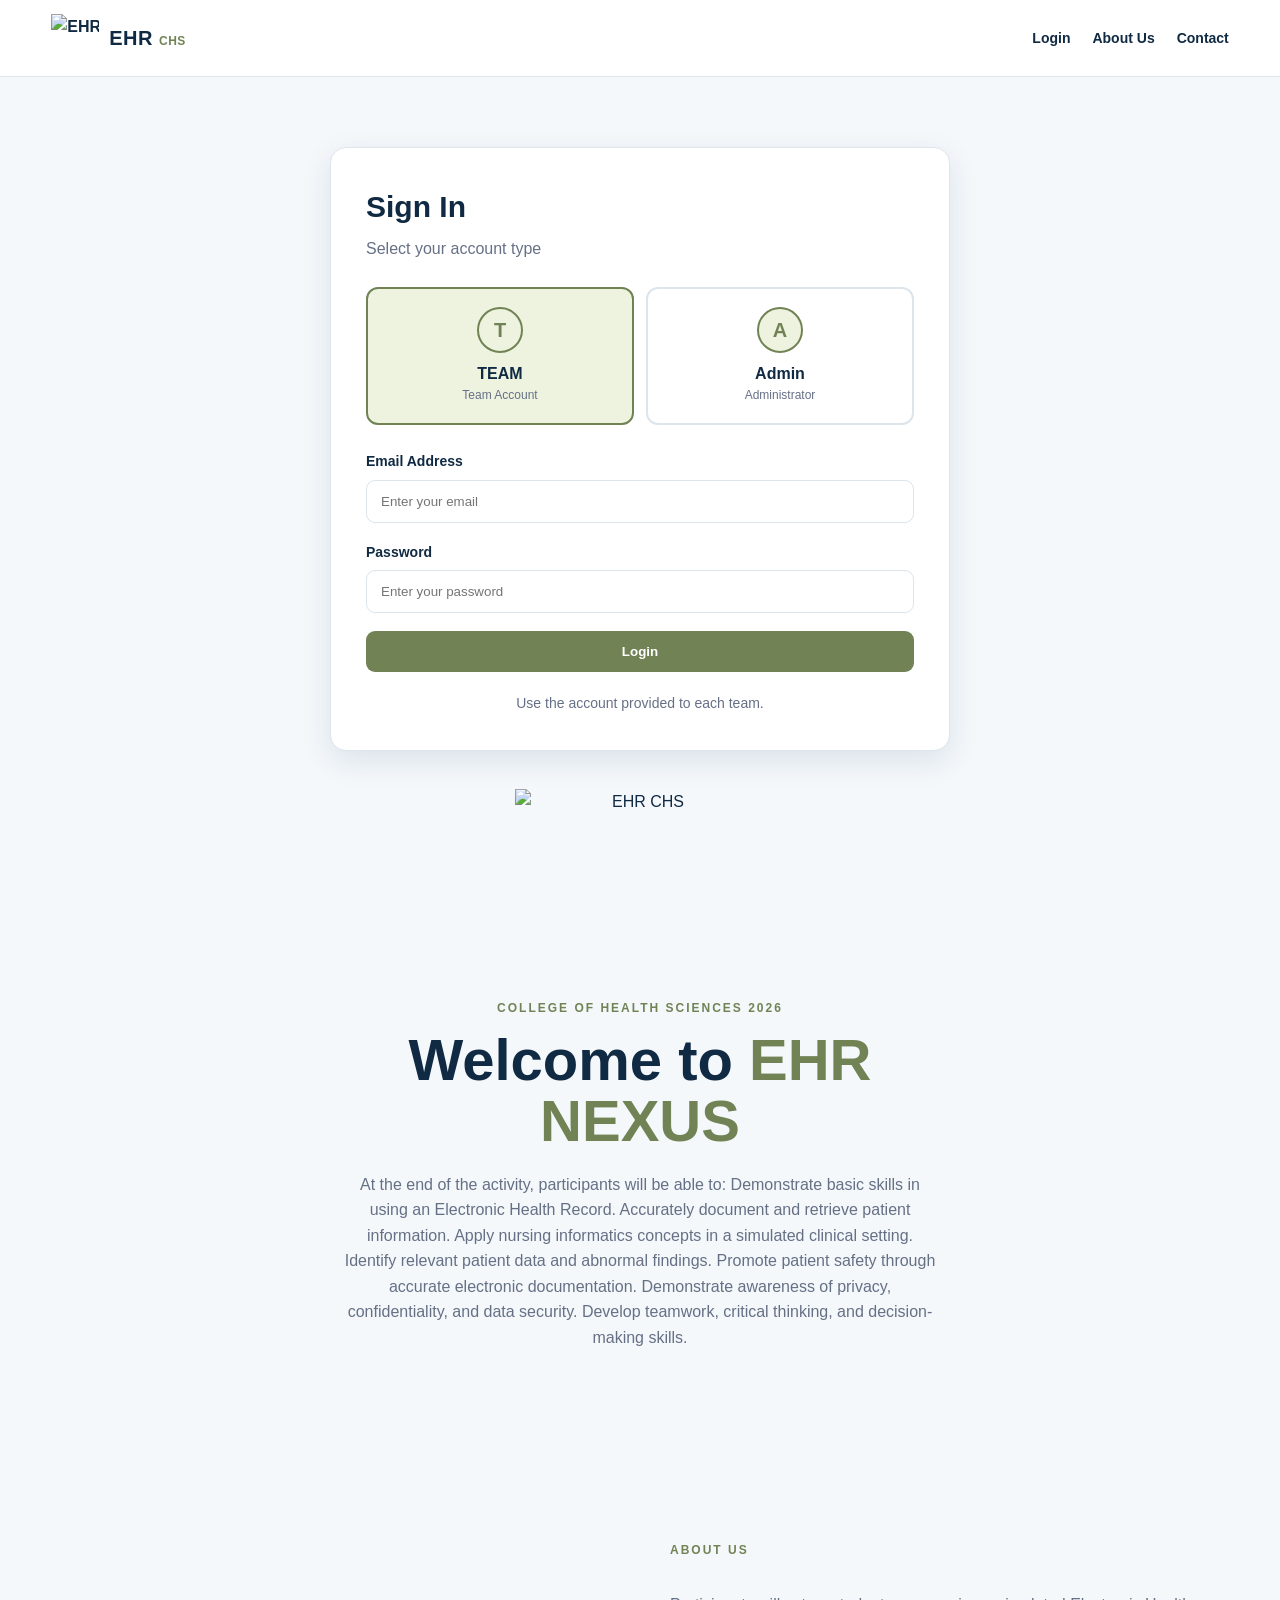
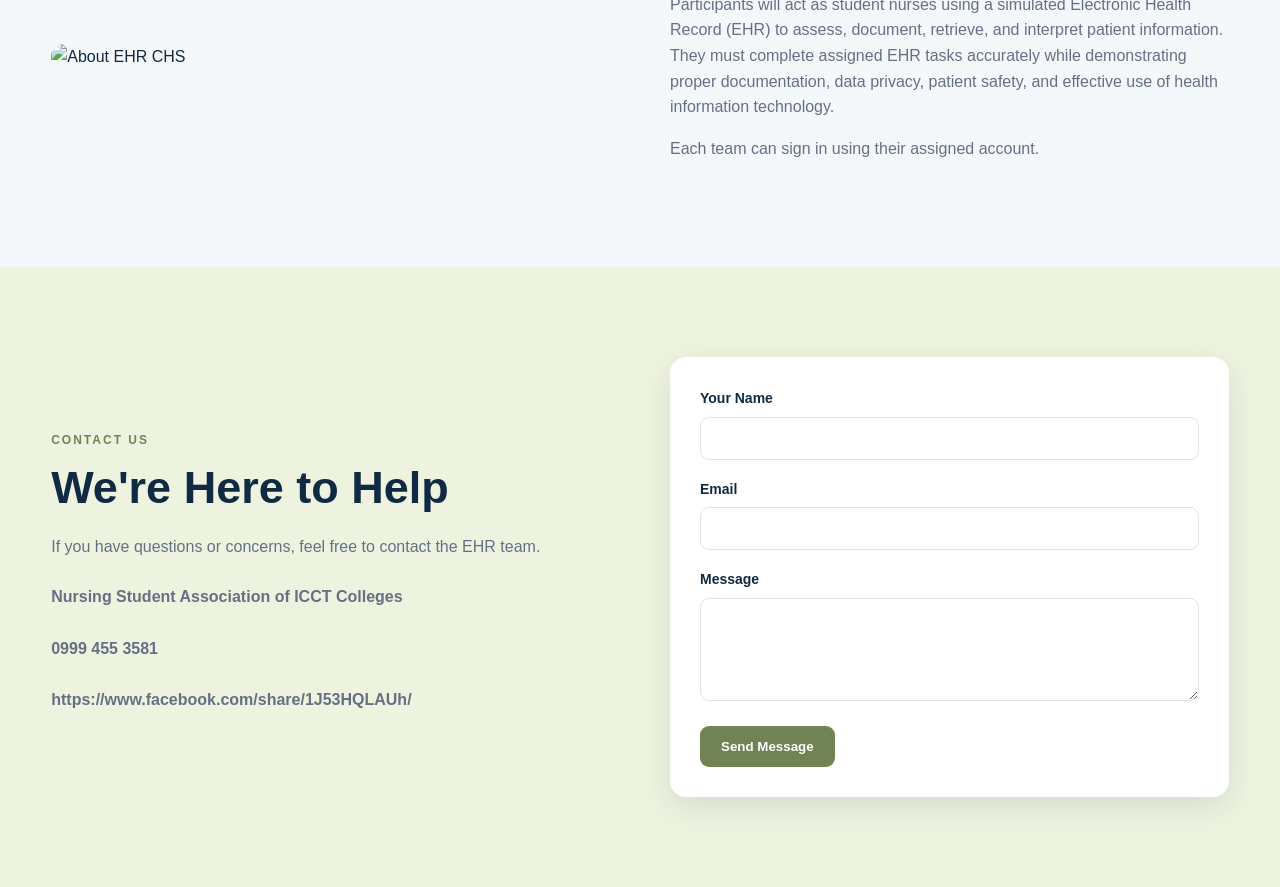
==== index.html @ d3e43638 "Add files via upload" ====
<!DOCTYPE html>
<html lang="en">
<head>
    <meta charset="UTF-8">
    <meta name="viewport" content="width=device-width, initial-scale=1.0">

    <title>EHR | Login</title>

    <link rel="stylesheet" href="style.css">
</head>

<body>

    <!-- NAVBAR -->
    <header class="navbar">

        <div class="nav-container">

            <a href="index.html" class="logo">
                <img
                    src="asset/chs.png"
                    alt="EHR CHS Logo">

                <span>
                    EHR
                    <small>CHS</small>
                </span>
            </a>

            <nav class="main-nav">
                <a href="#login">Login</a>
                <a href="#about">About Us</a>
                <a href="#contact">Contact</a>
            </nav><!DOCTYPE html>
            <html lang="en">
            <head>
                <meta charset="UTF-8">
                <title>Page title</title>
            </head>
            <body>
                
            </body>
            </html>

        </div>

    </header>


    <!-- LOGIN -->
    <main>

        <section class="login-section" id="login">

            <div class="login-container">

                <!-- SIGN IN -->
                <div class="login-card">

                    <h2>Sign In</h2>

                    <p class="login-subtitle">
                        Select your account type
                    </p>


                    <!-- ROLE -->
                    <div class="role-selection">

                        <div
                            class="role-card active"
                            data-role="student">

                            <div class="role-icon">
                                T
                            </div>

                            <h3>TEAM</h3>

                            <p>
                                Team Account
                            </p>

                        </div>


                        <div
                            class="role-card"
                            data-role="admin">

                            <div class="role-icon">
                                A
                            </div>

                            <h3>Admin</h3>

                            <p>
                                Administrator
                            </p>

                        </div>

                    </div>


                    <!-- LOGIN FORM -->
                    <form id="loginForm">

                        <input
                            type="hidden"
                            id="selectedRole"
                            value="student">


                        <div class="form-group">

                            <label for="loginEmail">
                                Email Address
                            </label>

                            <input
                                type="email"
                                id="loginEmail"
                                placeholder="Enter your email"
                                required>

                        </div>


                        <div class="form-group">

                            <label for="loginPassword">
                                Password
                            </label>

                            <input
                                type="password"
                                id="loginPassword"
                                placeholder="Enter your password"
                                required>

                        </div>


                        <div
                            id="adminHint"
                            class="admin-hint"
                            style="display:none;">

                            Admin account only:
                            <strong>
                                
                            </strong>

                        </div>


                        <button
                            type="submit"
                            class="btn btn-primary full-width">

                            Login

                        </button>

                    </form>


                    <!-- REGISTER -->
                    <div class="register-link">

                        <p>
                            Use the account provided to each team.


                        </p>

                    </div>

                </div>


                <!-- WELCOME CONTENT -->
                <div class="login-info">

                    <img
                        src="asset/chs.png"
                        alt="EHR CHS"
                        class="login-image">

                    <span class="section-label">
                        COLLEGE OF HEALTH SCIENCES 2026
                    </span>

                    <h1>
                        Welcome to
                        <span>EHR NEXUS</span>
                    </h1>

                    <p>
                       At the end of the activity, participants will be able to:

Demonstrate basic skills in using an Electronic Health Record.
Accurately document and retrieve patient information.
Apply nursing informatics concepts in a simulated clinical setting.
Identify relevant patient data and abnormal findings.
Promote patient safety through accurate electronic documentation.
Demonstrate awareness of privacy, confidentiality, and data security.
Develop teamwork, critical thinking, and decision-making skills.
                    </p>

                    <div class="login-features">

                      

                    </div>

                </div>

            </div>

        </section>


        <!-- ABOUT -->
        <section class="section" id="about">

            <div class="section-container">

                <div class="section-image">

                    <img
                        src="asset/chs.png"
                        alt="About EHR CHS">

                </div>


                <div class="section-content">

                    <span class="section-label">
                        ABOUT US
                    </span>

                    <h2>
                        
                    </h2>

                    <p>
                       Participants will act as student nurses using a simulated Electronic Health Record (EHR) to assess, document, retrieve, and interpret patient information. They must complete assigned EHR tasks accurately while demonstrating proper documentation, data privacy, patient safety, and effective use of health information technology.
                    </p>

                    <p>
                        Each team can sign in using their assigned account.
                        
                    </p>

                </div>

            </div>

        </section>


        <!-- CONTACT -->
        <section
            class="section contact-section"
            id="contact">

            <div class="section-container">

                <div class="section-content">

                    <span class="section-label">
                        CONTACT US
                    </span>

                    <h2>
                        We're Here to Help
                    </h2>

                    <p>
                        If you have questions or concerns,
                        feel free to contact the EHR team.
                    </p>

                    <div class="contact-details">

                        <p> Nursing Student Association of ICCT Colleges
</p>
                        <p> 0999 455 3581</p>
                        <p> https://www.facebook.com/share/1J53HQLAUh/</p>

                    </div>

                </div>


                <div class="contact-form-container">

                    <form id="contactForm">

                        <div class="form-group">

                            <label for="contactName">
                                Your Name
                            </label>

                            <input
                                type="text"
                                id="contactName"
                                required>

                        </div>


                        <div class="form-group">

                            <label for="contactEmail">
                                Email
                            </label>

                            <input
                                type="email"
                                id="contactEmail"
                                required>

                        </div>


                        <div class="form-group">

                            <label for="contactMessage">
                                Message
                            </label>

                            <textarea
                                id="contactMessage"
                                rows="5"
                                required></textarea>

                        </div>


                        <button
                            type="submit"
                            class="btn btn-primary">

                            Send Message

                        </button>

                    </form>

                </div>

            </div>

        </section>

    </main>


    <!-- REGISTER MODAL -->
    <div
        class="modal"
        id="registerModal">

        <div class="modal-content">

            <button
                type="button"
                class="modal-close"
                id="closeRegister">

                &times;

            </button>


            <h2>
                Create Student Account
            </h2>

            <p>
                Student accounts are assigned by the administrator.
            </p>


            <form id="registerForm">

                <div class="form-group">

                    <label for="regName">
                        Full Name
                    </label>

                    <input
                        type="text"
                        id="regName"
                        placeholder="Juan Dela Cruz"
                        required>

                </div>


                <div class="form-group">

                    <label for="regEmail">
                        Email Address
                    </label>

                    <input
                        type="email"
                        id="regEmail"
                        placeholder="juan@email.com"
                        required>

                </div>


                <div class="form-group">

                    <label for="regPassword">
                        Password
                    </label>

                    <input
                        type="password"
                        id="regPassword"
                        placeholder="Create password"
                        required>

                </div>


                <div class="form-group">

                    <label for="regConfirm">
                        Confirm Password
                    </label>

                    <input
                        type="password"
                        id="regConfirm"
                        placeholder="Confirm password"
                        required>

                </div>


                <button
                    type="submit"
                    class="btn btn-primary full-width">

                    Create Account

                </button>

            </form>

        </div>

    </div>


    <!-- TOAST -->
    <div id="toast" class="toast"></div>


    <script src="script.js"></script>

</body>
</html>
---- style.css ----
/* =========================================
   CARESYNC HMS
   MAIN STYLE SHEET
========================================= */

:root {
    --navy: #102a43;
    --navy-dark: #071b2e;
    --teal: #718355;
    --teal-light: #eef3df;
    --white: #ffffff;
    --light: #f4f8fb;
    --gray: #667085;
    --border: #dce5eb;
    --danger: #dc3545;
    --success: #03a333;
    --warning: #f59e0b;
    --shadow: 0 10px 30px rgba(8, 44, 76, 0.10);
    --radius: 16px;
}


/* =========================================
   RESET
========================================= */

* {
    margin: 0;
    padding: 0;
    box-sizing: border-box;
}

html {
    scroll-behavior: smooth;
}

body {
    font-family: Arial, Helvetica, sans-serif;
    background: var(--light);
    color: var(--navy);
    line-height: 1.6;
}

a {
    text-decoration: none;
    color: inherit;
}

button,
input,
textarea,
select {
    font-family: inherit;
}

img {
    max-width: 100%;
    display: block;
}


/* =========================================
   NAVBAR
========================================= */

.navbar {
    position: sticky;
    top: 0;
    z-index: 1000;

    background: rgba(255, 255, 255, 0.96);

    border-bottom: 1px solid var(--border);

    backdrop-filter: blur(10px);
}

.nav-container {
    width: min(1200px, 92%);
    margin: auto;

    min-height: 76px;

    display: flex;
    align-items: center;
    justify-content: space-between;

    gap: 30px;
}

.logo {
    display: flex;
    align-items: center;
    gap: 10px;

    font-weight: 800;
    color: var(--navy);

    white-space: nowrap;
}

.logo img {
    width: 48px;
    height: 48px;
}

.logo span {
    font-size: 20px;
    letter-spacing: 0.5px;
}

.logo small {
    color: var(--teal);
    font-size: 12px;
}

.main-nav {
    display: flex;
    align-items: center;
    gap: 22px;
}

.main-nav a {
    color: var(--navy);
    font-size: 14px;
    font-weight: 600;

    transition: 0.25s ease;
}

.main-nav a:hover {
    color: var(--teal);
}

/* =========================================
   BUTTONS
========================================= */

.btn {
    display: inline-flex;

    align-items: center;
    justify-content: center;

    border: none;

    padding: 13px 21px;

    border-radius: 9px;

    font-weight: 700;

    cursor: pointer;

    transition:
        transform 0.25s ease,
        background 0.25s ease,
        box-shadow 0.25s ease;
}

.btn:hover {
    transform: translateY(-2px);
}

.btn:active {
    transform: translateY(0);
}

.btn-primary {
    background: var(--teal);
    color: white;
}

.btn-primary:hover {
    background: var(--navy);
    box-shadow: 0 8px 20px rgba(113, 131, 85, 0.30);
}

.btn-secondary {
    background: white;
    color: var(--navy);

    border: 1px solid var(--border);
}

.btn-secondary:hover {
    border-color: var(--teal);
    color: var(--teal);
}

.btn-danger {
    background: var(--danger);
    color: white;
}

.full-width {
    width: 100%;
}

.logout-btn {
    border: none;
    background: transparent;

    color: var(--danger);

    font-weight: 700;

    cursor: pointer;

    padding: 8px 10px;

    transition: 0.25s ease;
}

.logout-btn:hover {
    color: #a71d2a;
}


/* =========================================
   SECTION
========================================= */

.section {
    padding: 90px 0;
}

.section-container {
    width: min(1200px, 92%);
    margin: auto;

    display: grid;

    grid-template-columns: 1fr 1fr;

    gap: 60px;

    align-items: center;
}

.section-label {
    display: inline-block;

    color: var(--teal);

    font-size: 12px;
    font-weight: 800;

    letter-spacing: 2px;

    margin-bottom: 12px;
}

.section-content h2,
.section-heading h2 {
    font-size: clamp(30px, 4vw, 45px);

    line-height: 1.15;

    margin-bottom: 20px;
}

.section-content p,
.section-heading p {
    color: var(--gray);

    margin-bottom: 16px;
}

.section-image img {
    width: 100%;
    max-height: 420px;

    object-fit: contain;

    border-radius: var(--radius);
}

.section-heading {
    text-align: center;

    grid-column: 1 / -1;
}


/* =========================================
   LOGIN
========================================= */

.login-section {
    min-height: calc(100vh - 76px);

    display: flex;
    align-items: center;

    padding: 70px 0;
}

.login-container {
    width: min(1100px, 92%);
    margin: auto;

    display: grid;

    grid-template-columns: 1.1fr 0.9fr;

    gap: 60px;

    align-items: center;
}

.login-info h1 {
    font-size: clamp(35px, 5vw, 58px);
    line-height: 1.05;

    margin-bottom: 20px;
}

.login-info h1 span {
    color: var(--teal);
}

.login-info > p {
    max-width: 600px;

    color: var(--gray);

    margin-bottom: 25px;
}

.login-image {
    width: 250px;
    height: 180px;

    object-fit: contain;

    margin-bottom: 25px;
}

.login-features {
    display: grid;
    gap: 10px;

    color: var(--navy);
    font-weight: 600;
}

.login-card {
    background: white;

    padding: 35px;

    border-radius: var(--radius);

    box-shadow: var(--shadow);

    border: 1px solid var(--border);
}

.login-card h2 {
    font-size: 30px;
    margin-bottom: 5px;
}

.login-subtitle {
    color: var(--gray);
    margin-bottom: 25px;
}

.login-section .login-container {
    grid-template-columns: minmax(0, 620px);
    justify-content: center;
    gap: 38px;
}

.login-section .login-card {
    width: 100%;
}

.login-section .login-info {
    width: min(620px, 100%);
    text-align: center;
}

.login-section .login-image {
    margin: 0 auto 25px;
}

.login-section .login-info > p {
    margin-right: auto;
    margin-left: auto;
}

.login-section .login-features {
    justify-items: center;
}


/* =========================================
   ROLE CARDS
========================================= */

.role-selection {
    display: grid;
    grid-template-columns: 1fr 1fr;

    gap: 12px;

    margin-bottom: 25px;
}

.role-card {
    padding: 18px;

    text-align: center;

    border: 2px solid var(--border);

    border-radius: 12px;

    cursor: pointer;

    transition: 0.25s ease;
}

.role-card:hover {
    transform: translateY(-3px);
    border-color: var(--teal);
}

.role-card.active {
    border-color: var(--teal);
    background: var(--teal-light);
}

.role-icon {
    width: 46px;
    height: 46px;
    display: grid;
    place-items: center;
    margin: 0 auto 8px;
    border: 2px solid var(--teal);
    border-radius: 50%;
    background: var(--teal-light);
    color: var(--teal);
    font-size: 20px;
    font-weight: 800;
}

.role-card h3 {
    font-size: 16px;
}

.role-card p {
    font-size: 12px;
    color: var(--gray);
}


/* =========================================
   FORMS
========================================= */

.form-group {
    margin-bottom: 18px;
}

.form-group label {
    display: block;

    font-size: 14px;

    font-weight: 700;

    margin-bottom: 7px;
}

.form-group input,
.form-group textarea,
.form-group select,
.search-box input {
    width: 100%;

    padding: 13px 14px;

    border: 1px solid var(--border);

    border-radius: 9px;

    background: white;

    color: var(--navy);

    outline: none;

    transition: 0.2s ease;
}

.form-group textarea {
    resize: vertical;
}

.form-group input:focus,
.form-group textarea:focus,
.form-group select:focus,
.search-box input:focus {
    border-color: var(--teal);

    box-shadow:
        0 0 0 3px rgba(113, 131, 85, 0.20);
}

.admin-hint {
    background: #fff8e7;

    color: #765600;

    padding: 10px 12px;

    border-radius: 8px;

    font-size: 12px;

    margin-bottom: 15px;
}

.register-link {
    margin-top: 20px;

    text-align: center;

    color: var(--gray);

    font-size: 14px;
}

.text-button {
    background: none;
    border: none;

    color: var(--teal);

    font-weight: 700;

    cursor: pointer;
}

.text-button:hover {
    text-decoration: underline;
}


/* =========================================
   HERO
========================================= */

.hero {
    padding: 90px 0;

    background:
        linear-gradient(
            135deg,
            #eef3df,
            #f4f8fb
        );
}

.hero-container {
    width: min(1200px, 92%);
    margin: auto;

    display: grid;

    grid-template-columns: 1fr 1fr;

    gap: 60px;

    align-items: center;
}

.hero-content h1 {
    font-size: clamp(36px, 5vw, 60px);

    line-height: 1.05;

    margin-bottom: 15px;
}

.hero-content h1 span {
    color: var(--teal);
}

.hero-content h2 {
    font-size: 25px;

    margin-bottom: 15px;
}

.hero-content p {
    color: var(--gray);

    max-width: 600px;

    margin-bottom: 28px;
}

.hero-buttons {
    display: flex;

    gap: 12px;

    flex-wrap: wrap;
}

.hero-image img {
    width: 100%;
    height: 400px;

    object-fit: contain;
}


/* =========================================
   SERVICES
========================================= */

.services-grid {
    grid-column: 1 / -1;

    display: grid;

    grid-template-columns:
        repeat(3, 1fr);

    gap: 22px;
}

.service-card {
    background: white;

    border: 1px solid var(--border);

    border-radius: var(--radius);

    padding: 30px;

    box-shadow: var(--shadow);

    transition: 0.25s ease;
}

.service-card:hover {
    transform: translateY(-7px);
}

.service-icon {
    width: 60px;
    height: 60px;

    display: flex;
    align-items: center;
    justify-content: center;

    background: var(--teal-light);

    border-radius: 50%;

    font-size: 28px;

    margin-bottom: 18px;
}

.service-card h3 {
    margin-bottom: 10px;
}

.service-card p {
    color: var(--gray);

    margin-bottom: 20px;
}


/* =========================================
   ABOUT
========================================= */

.about-list {
    display: grid;

    gap: 10px;

    margin-top: 25px;

    font-weight: 700;
}


/* =========================================
   TEAM
========================================= */

.team-section {
    grid-template-columns: 1fr;
}

.team-grid {
    display: grid;

    grid-template-columns:
        repeat(3, 1fr);

    gap: 25px;
}

.team-card {
    background: white;

    border-radius: var(--radius);

    overflow: hidden;

    border: 1px solid var(--border);

    box-shadow: var(--shadow);

    transition: 0.25s ease;
}

.team-card:hover {
    transform: translateY(-6px);
}

.team-card img {
    width: 100%;
    height: 230px;

    object-fit: contain;

    background: var(--teal-light);
}

.team-info {
    padding: 20px;
}

.team-info h3 {
    margin-bottom: 5px;
}

.team-info p {
    color: var(--gray);
}


/* =========================================
   CONTACT
========================================= */

.contact-section {
    background: #eef3df;
}

.contact-details {
    display: grid;

    gap: 10px;

    margin-top: 25px;

    font-weight: 600;
}

.contact-form-container {
    background: white;

    padding: 30px;

    border-radius: var(--radius);

    box-shadow: var(--shadow);
}


/* =========================================
   FOOTER
========================================= */

.footer {
    background: var(--navy);

    color: white;

    padding: 30px 0;
}

.footer-container {
    width: min(1200px, 92%);
    margin: auto;

    display: flex;

    justify-content: space-between;

    align-items: center;

    gap: 20px;
}

.footer p {
    opacity: 0.8;

    font-size: 13px;
}


/* =========================================
   MODAL
========================================= */

.modal {
    position: fixed;

    inset: 0;

    background:
        rgba(4, 29, 51, 0.65);

    display: none;

    align-items: center;
    justify-content: center;

    padding: 20px;

    z-index: 2000;
}

.modal.show {
    display: flex;
}

.modal-content {
    position: relative;

    width: min(500px, 100%);

    background: white;

    padding: 35px;

    border-radius: var(--radius);

    box-shadow: 0 20px 60px rgba(0,0,0,0.2);

    animation: modalIn 0.25s ease;
}

@keyframes modalIn {
    from {
        opacity: 0;
        transform: translateY(20px) scale(0.98);
    }

    to {
        opacity: 1;
        transform: translateY(0) scale(1);
    }
}

.modal-close {
    position: absolute;

    top: 12px;
    right: 15px;

    width: 35px;
    height: 35px;

    border: none;

    background: transparent;

    font-size: 28px;

    cursor: pointer;

    color: var(--gray);
}


/* =========================================
   TOAST
========================================= */

.toast {
    position: fixed;

    bottom: 25px;
    right: 25px;

    z-index: 3000;

    background: var(--navy);

    color: white;

    padding: 14px 20px;

    border-radius: 9px;

    box-shadow: var(--shadow);

    opacity: 0;

    transform: translateY(20px);

    pointer-events: none;

    transition: 0.3s ease;
}

.toast.show {
    opacity: 1;

    transform: translateY(0);
}


/* =========================================
   ADMIN
========================================= */

.admin-main {
    padding: 50px 0;
}

.admin-container {
    width: min(1400px, 94%);
    margin: auto;
}

.admin-header {
    display: flex;

    align-items: center;
    justify-content: space-between;

    gap: 20px;

    margin-bottom: 30px;
}

.admin-header h1 {
    font-size: 42px;
}

.admin-header p {
    color: var(--gray);
}

.stats-grid {
    display: grid;

    grid-template-columns:
        repeat(4, 1fr);

    gap: 18px;

    margin-bottom: 25px;
}

.stat-card {
    background: white;

    padding: 22px;

    border-radius: 14px;

    border: 1px solid var(--border);

    box-shadow: var(--shadow);

    display: flex;

    align-items: center;

    gap: 15px;
}

.stat-icon {
    width: 50px;
    height: 50px;

    display: flex;
    align-items: center;
    justify-content: center;

    background: var(--teal-light);

    border-radius: 12px;

    font-size: 22px;
}

.stat-card span {
    display: block;

    color: var(--gray);

    font-size: 13px;
}

.stat-card strong {
    display: block;

    font-size: 28px;

    color: var(--navy);
}

.admin-toolbar {
    background: white;

    padding: 18px;

    border: 1px solid var(--border);

    border-radius: 12px;

    margin-bottom: 18px;
}

.search-box {
    max-width: 450px;
}

.table-wrapper {
    width: 100%;

    overflow-x: auto;

    background: white;

    border: 1px solid var(--border);

    border-radius: 12px;

    box-shadow: var(--shadow);
}

.team-records {
    display: grid;
    gap: 24px;
}

.team-record-card {
    padding: 26px;
    border: 1px solid var(--border);
    border-radius: 14px;
    background: var(--white);
    box-shadow: var(--shadow);
}

.team-record-heading {
    display: flex;
    align-items: center;
    justify-content: space-between;
    padding-bottom: 18px;
    border-bottom: 1px solid var(--border);
}

.team-record-heading h2 {
    margin: 0 0 3px;
    font-size: 25px;
}

.team-record-heading p {
    color: var(--gray);
    font-size: 13px;
}

.team-record-section {
    margin-top: 22px;
    padding: 20px;
    border: 1px solid var(--border);
    border-radius: 10px;
    background: #fbfdfe;
}

.team-record-section h3 {
    margin-bottom: 15px;
    color: var(--teal);
    font-size: 18px;
}

.record-output-list {
    display: grid;
    gap: 10px;
}

.record-output-row {
    display: grid;
    grid-template-columns: minmax(180px, 0.35fr) 1fr;
    gap: 18px;
    padding-bottom: 9px;
    border-bottom: 1px solid #e5edf0;
}

.record-output-row:last-child {
    padding-bottom: 0;
    border-bottom: 0;
}

.record-output-row dt {
    color: var(--gray);
    font-size: 13px;
    font-weight: 700;
}

.record-output-row dd {
    white-space: pre-wrap;
    color: var(--navy);
    font-size: 14px;
}

.record-empty {
    color: var(--gray);
    font-size: 14px;
}

.scenario-composer {
    margin-top: 34px;
    padding-top: 30px;
    border-top: 2px solid var(--border);
}

.scenario-form-actions,
.scenario-actions {
    display: flex;
    flex-wrap: wrap;
    gap: 10px;
}

.scenario-form-actions .btn,
.scenario-actions .btn {
    padding: 10px 14px;
    font-size: 13px;
}

.scenario-list {
    display: grid;
    gap: 12px;
}

.scenario-item {
    padding: 16px;
    border: 1px solid var(--border);
    border-left: 4px solid var(--teal);
    border-radius: 9px;
    background: var(--white);
}

.scenario-item p {
    white-space: pre-wrap;
    color: var(--navy);
}

.scenario-item small {
    display: block;
    margin-top: 8px;
    color: var(--gray);
    font-size: 12px;
}

.admin-scenario-item .scenario-actions {
    margin-top: 12px;
}

.team-scenarios-panel {
    margin-top: 30px;
    padding: 24px;
    border: 1px solid var(--border);
    border-radius: 14px;
    background: var(--white);
    box-shadow: var(--shadow);
}

.previous-scenarios-section {
    margin-top: 34px;
    padding-top: 30px;
    border-top: 2px solid var(--border);
}

.previous-scenario-item {
    display: grid;
    gap: 10px;
}

.previous-scenario-heading {
    display: flex;
    align-items: center;
    justify-content: space-between;
    gap: 16px;
}

.previous-scenario-heading strong {
    color: var(--navy);
}

.previous-scenario-heading small {
    margin-top: 0;
}

.previous-scenario-item .btn {
    justify-self: start;
    padding: 9px 14px;
    font-size: 13px;
}


/* =========================================
   RESPONSIVE
========================================= */

@media (max-width: 900px) {

    .main-nav {
        gap: 10px;
    }

    .main-nav a {
        font-size: 12px;
    }

    .login-container,
    .hero-container,
    .section-container {
        grid-template-columns: 1fr;
    }

    .services-grid {
        grid-template-columns: 1fr 1fr;
    }

    .team-grid {
        grid-template-columns: 1fr 1fr;
    }

    .stats-grid {
        grid-template-columns: 1fr 1fr;
    }

}


@media (max-width: 650px) {

    .nav-container {
        flex-direction: column;

        padding: 15px 0;
    }

    .main-nav {
        flex-wrap: wrap;
        justify-content: center;
    }

    .login-section,
    .hero,
    .section {
        padding: 55px 0;
    }

    .login-card {
        padding: 25px;
    }

    .services-grid,
    .team-grid,
    .stats-grid,
    .form-row {
        grid-template-columns: 1fr;
    }

    .hero-buttons {
        flex-direction: column;
    }

    .hero-buttons .btn {
        width: 100%;
    }

    .admin-header {
        flex-direction: column;
        align-items: flex-start;
    }

    .footer-container {
        flex-direction: column;
        text-align: center;
    }

    .record-output-row {
        grid-template-columns: 1fr;
        gap: 3px;
    }

    .team-record-card,
    .team-record-section,
    .team-scenarios-panel,
    .previous-scenarios-section {
        padding: 18px;
    }

    .previous-scenario-heading {
        align-items: flex-start;
        flex-direction: column;
        gap: 4px;
    }

}


/* =========================================
   STUDENT DASHBOARD
========================================= */

.dashboard-page {
    min-height: 100vh;
    background: #eef5f7;
}

.dashboard-sidebar {
    position: fixed;
    inset: 0 auto 0 0;
    z-index: 1200;
    width: 260px;
    display: flex;
    flex-direction: column;
    padding: 28px 18px;
    background: var(--navy-dark);
    color: var(--white);
    box-shadow: 8px 0 25px rgba(4, 29, 51, 0.12);
    transition: transform 0.25s ease;
}

.dashboard-sidebar.collapsed {
    transform: translateX(-100%);
}

.dashboard-brand {
    display: flex;
    align-items: center;
    gap: 10px;
    padding: 0 12px 35px;
    font-size: 21px;
    font-weight: 800;
}

.dashboard-brand small {
    color: #d7e3b2;
    font-size: 11px;
}

.brand-mark {
    display: grid;
    width: 38px;
    height: 38px;
    place-items: center;
    border-radius: 10px;
    background: var(--teal);
    color: var(--white);
}

.dashboard-menu {
    display: grid;
    gap: 8px;
}

.dashboard-menu-item {
    display: flex;
    align-items: center;
    gap: 12px;
    width: 100%;
    padding: 13px 14px;
    border: 0;
    border-radius: 8px;
    background: transparent;
    color: #c5d5dc;
    text-align: left;
    font-size: 14px;
    cursor: pointer;
}

.dashboard-menu-item span {
    width: 20px;
    color: #d7e3b2;
    font-size: 18px;
    text-align: center;
}

.dashboard-menu-item:hover,
.dashboard-menu-item.active {
    background: var(--teal);
    color: var(--white);
}

.dashboard-logout {
    margin-top: auto;
    padding: 12px 14px;
    border: 1px solid rgba(255, 255, 255, 0.2);
    border-radius: 8px;
    background: transparent;
    color: var(--white);
    font-weight: 700;
    cursor: pointer;
}

.dashboard-logout:hover {
    background: var(--danger);
    border-color: var(--danger);
}

.dashboard-main {
    min-height: 100vh;
    margin-left: 260px;
    padding: 42px clamp(24px, 5vw, 70px);
    transition: margin-left 0.25s ease;
}

.dashboard-main.sidebar-collapsed {
    margin-left: 0;
}

.dashboard-topbar {
    display: flex;
    align-items: center;
    justify-content: space-between;
    gap: 20px;
    margin-bottom: 34px;
}

.dashboard-topbar h1 {
    font-size: clamp(28px, 4vw, 42px);
    line-height: 1.1;
}

.dashboard-user {
    padding: 10px 14px;
    border: 1px solid var(--border);
    border-radius: 999px;
    background: var(--white);
    color: var(--teal);
    font-weight: 700;
}

.dashboard-view {
    display: none;
    animation: dashboardIn 0.25s ease;
}

.dashboard-view.active {
    display: block;
}

@keyframes dashboardIn {
    from { opacity: 0; transform: translateY(8px); }
    to { opacity: 1; transform: translateY(0); }
}

.welcome-panel {
    display: flex;
    align-items: center;
    justify-content: space-between;
    gap: 28px;
    padding: clamp(28px, 5vw, 54px);
    border-radius: 14px;
    background: linear-gradient(135deg, var(--navy), #214c68);
    color: var(--white);
    box-shadow: var(--shadow);
}

.welcome-panel .section-label {
    color: #d7e3b2;
}

.welcome-panel h2 {
    margin-bottom: 10px;
    font-size: clamp(28px, 4vw, 43px);
}

.welcome-panel h2 span {
    color: #d7e3b2;
}

.welcome-panel p {
    max-width: 580px;
    color: #d4e8eb;
}

.dashboard-summary-grid {
    display: grid;
    grid-template-columns: repeat(3, 1fr);
    gap: 18px;
    margin-top: 22px;
}

.summary-card {
    display: grid;
    gap: 8px;
    padding: 24px;
    border: 1px solid var(--border);
    border-radius: 12px;
    background: var(--white);
    color: var(--navy);
    text-align: left;
    box-shadow: 0 5px 18px rgba(8, 44, 76, 0.06);
    cursor: pointer;
    transition: transform 0.2s ease, border-color 0.2s ease;
}

.summary-card:hover {
    transform: translateY(-3px);
    border-color: var(--teal);
}

.summary-icon {
    color: var(--teal);
    font-size: 28px;
}

.summary-card small,
.view-heading p {
    color: var(--gray);
}

.view-heading {
    margin-bottom: 24px;
}

.view-heading h2 {
    margin-bottom: 6px;
    font-size: clamp(28px, 4vw, 40px);
}

.record-form {
    display: grid;
    gap: 22px;
    padding: clamp(22px, 4vw, 38px);
    border: 1px solid var(--border);
    border-radius: 14px;
    background: var(--white);
    box-shadow: var(--shadow);
}

.record-form > label,
.record-grid label {
    display: grid;
    gap: 7px;
    color: var(--navy);
    font-size: 13px;
    font-weight: 700;
}

.record-form input,
.record-form textarea,
.record-form select {
    width: 100%;
    padding: 12px 13px;
    border: 1px solid var(--border);
    border-radius: 8px;
    background: #fbfdfe;
    color: var(--navy);
    outline: none;
    resize: vertical;
}

.record-form input:focus,
.record-form textarea:focus,
.record-form select:focus {
    border-color: var(--teal);
    box-shadow: 0 0 0 3px rgba(113, 131, 85, 0.20);
}

.form-section-block {
    display: grid;
    gap: 18px;
    padding-bottom: 4px;
}

.form-section-block h3 {
    padding-bottom: 10px;
    border-bottom: 2px solid var(--teal-light);
    font-size: 19px;
}

.record-grid {
    display: grid;
    grid-template-columns: repeat(2, minmax(0, 1fr));
    gap: 18px;
}

.sidebar-toggle {
    position: fixed;
    top: 18px;
    left: 278px;
    z-index: 1300;
    display: grid;
    gap: 4px;
    width: 42px;
    height: 42px;
    padding: 10px;
    border: 1px solid var(--border);
    border-radius: 8px;
    background: var(--white);
    cursor: pointer;
    transition: left 0.25s ease;
}

.dashboard-page.sidebar-collapsed .sidebar-toggle {
    left: 18px;
}

@media (max-width: 800px) {
    .dashboard-sidebar {
        transform: translateX(-100%);
    }

    .dashboard-sidebar.open {
        transform: translateX(0);
    }

    .dashboard-main {
        margin-left: 0;
        padding: 78px 20px 30px;
    }

    .sidebar-toggle {
        left: 18px;
    }

    .sidebar-toggle span {
        height: 2px;
        background: var(--navy);
    }

    .dashboard-summary-grid,
    .record-grid {
        grid-template-columns: 1fr;
    }

    .welcome-panel,
    .dashboard-topbar {
        align-items: flex-start;
        flex-direction: column;
    }
}
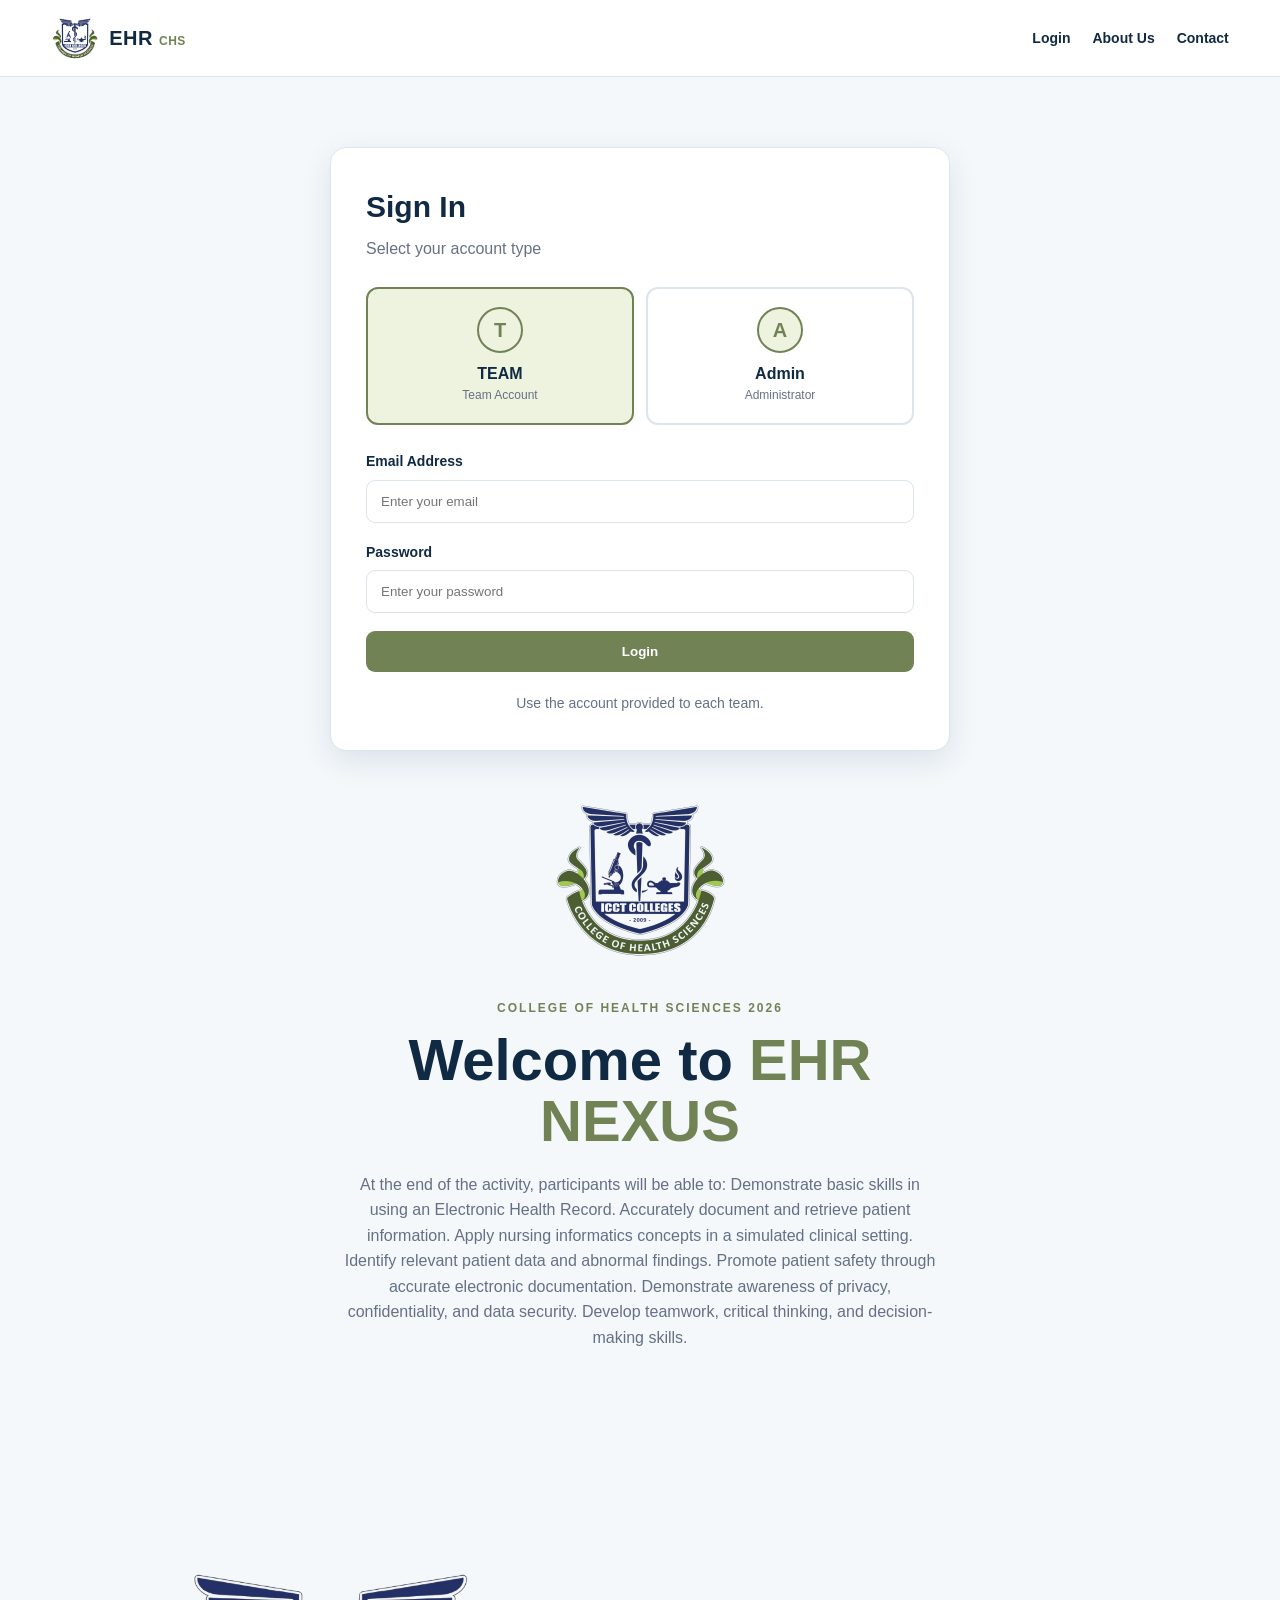
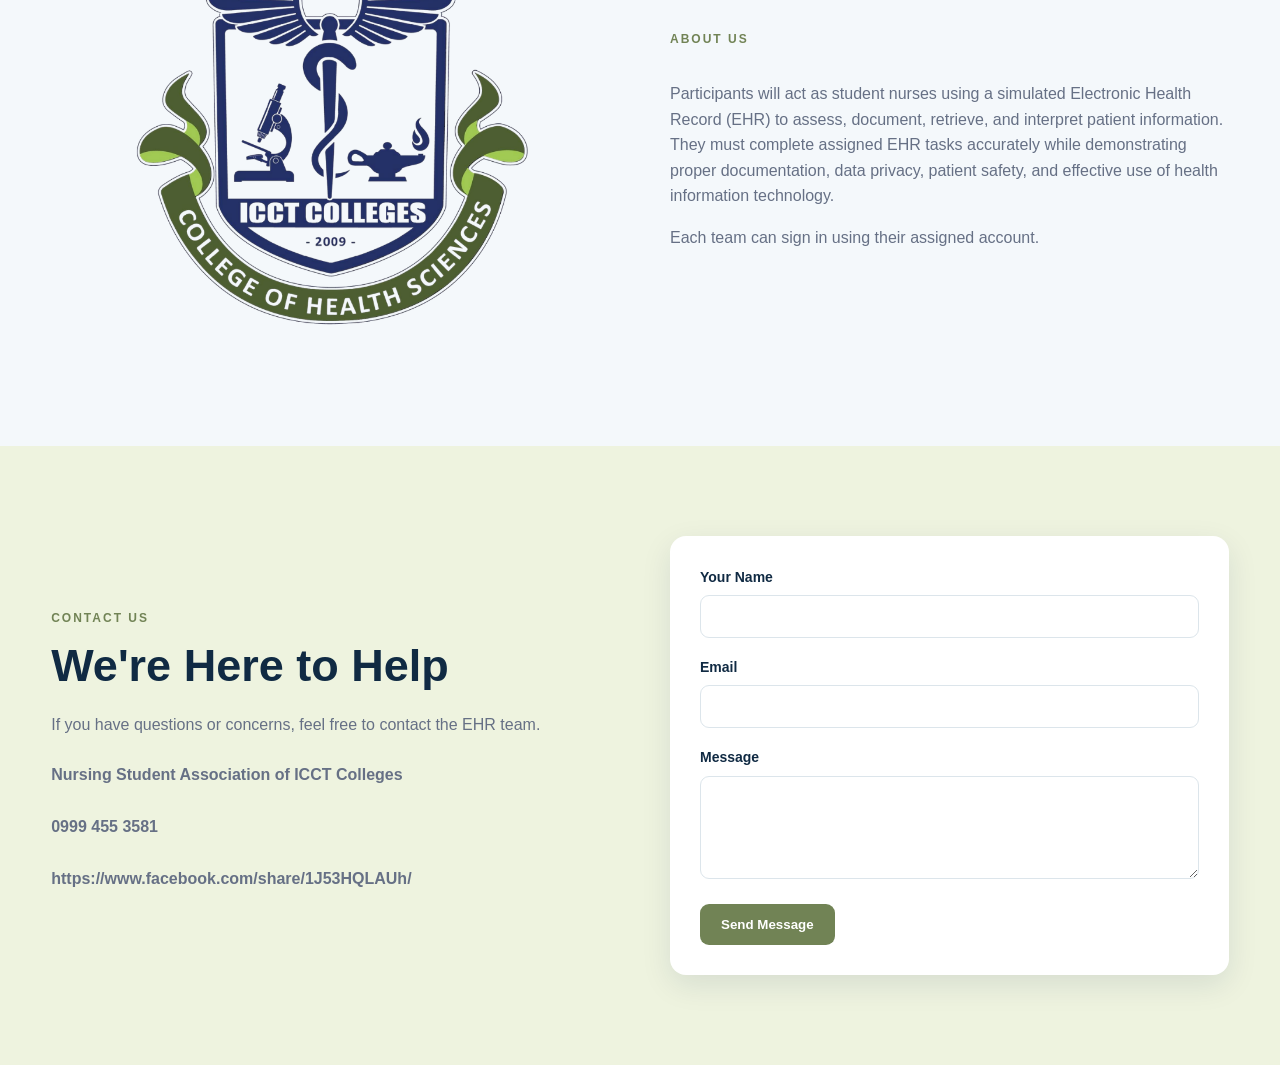
==== commit 78d453f1: "Refactor image source paths in index.html Updated image source paths to remove 'asset/' prefix." ====
--- a/index.html
+++ b/index.html
@@ -18,7 +18,7 @@
 
             <a href="index.html" class="logo">
                 <img
-                    src="asset/chs.png"
+                    src="chs.png"
                     alt="EHR CHS Logo">
 
                 <span>
@@ -184,7 +184,7 @@
                 <div class="login-info">
 
                     <img
-                        src="asset/chs.png"
+                        src="chs.png"
                         alt="EHR CHS"
                         class="login-image">
 
@@ -230,7 +230,7 @@
                 <div class="section-image">
 
                     <img
-                        src="asset/chs.png"
+                        src="chs.png"
                         alt="About EHR CHS">
 
                 </div>
